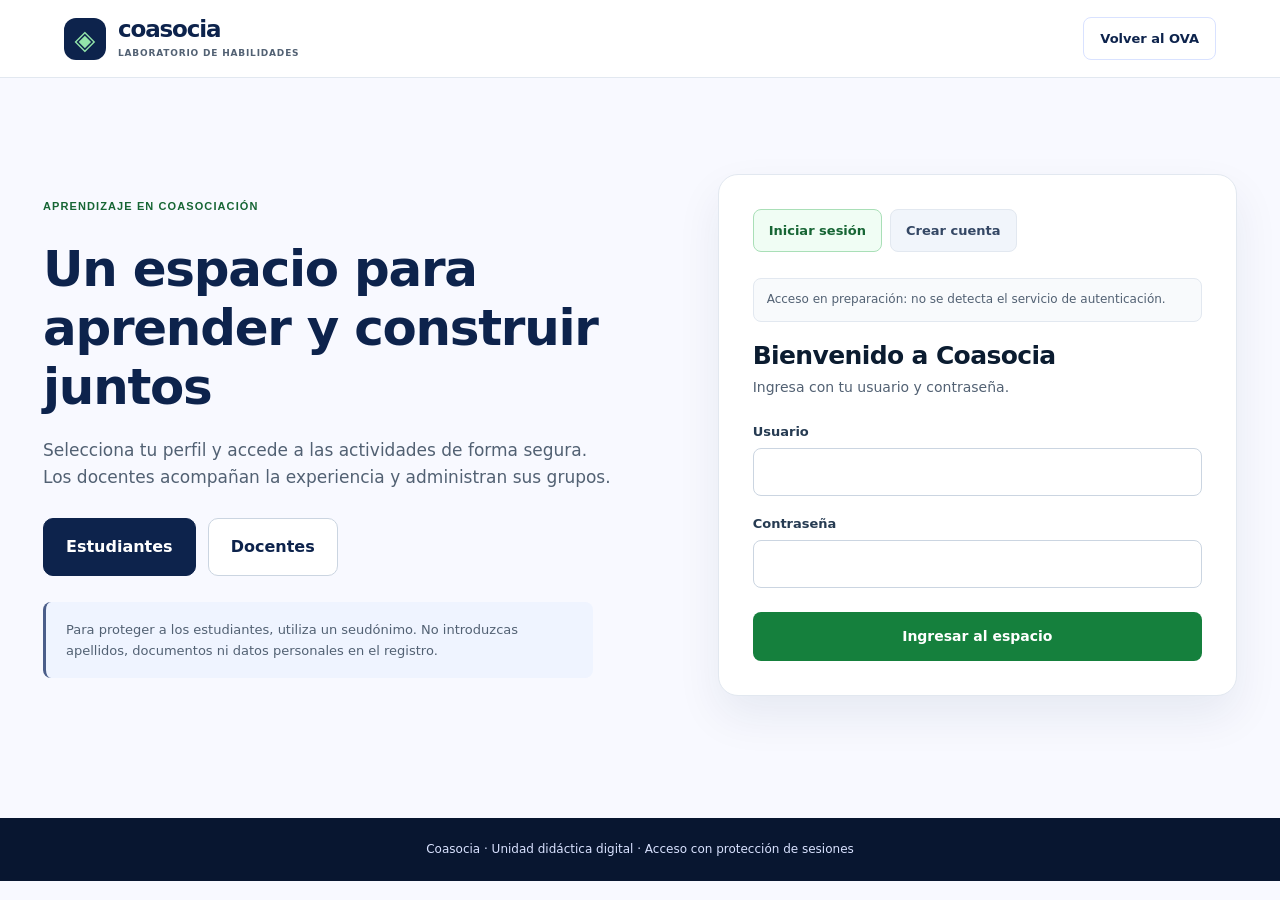
==== acceso.html @ 6a068c23 "Diseñar ingreso por perfiles, panel docente y ruleta; mover imagen del reto 02 al fondo" ====
<!doctype html>
<html lang="es"><head>
<meta charset="utf-8"><meta name="viewport" content="width=device-width,initial-scale=1">
<meta name="theme-color" content="#0d234c">
<meta name="description" content="Acceso seguro por roles a la unidad didáctica Coasocia.">
<title>Ingresar | Coasocia</title>
<link rel="stylesheet" href="/auth.css"><script src="/auth-ui.js" defer></script>
</head><body>
<a class="skip" href="#main">Saltar al contenido</a>
<header class="top"><a class="identity" href="/"><span class="logomark" aria-hidden="true">◈</span><span><strong>coasocia</strong><small>LABORATORIO DE HABILIDADES</small></span></a><a class="back" href="/">Volver al OVA</a></header>
<main id="main" class="auth-layout">
<section class="welcome"><span class="kicker">APRENDIZAJE EN COASOCIACIÓN</span><h1>Un espacio para aprender y construir juntos</h1><p>Selecciona tu perfil y accede a las actividades de forma segura. Los docentes acompañan la experiencia y administran sus grupos.</p>
<div class="role-picker" role="group" aria-label="Perfil de acceso"><button type="button" class="role-button selected" data-role="estudiante" aria-pressed="true">Estudiantes</button><button type="button" class="role-button" data-role="docente" aria-pressed="false">Docentes</button></div>
<div class="privacy">Para proteger a los estudiantes, utiliza un seudónimo. No introduzcas apellidos, documentos ni datos personales en el registro.</div>
</section>
<section class="auth-card">
<div class="tabs" role="group" aria-label="Modalidad de acceso"><button type="button" class="tab selected" data-mode="login">Iniciar sesión</button><button type="button" class="tab" data-mode="register">Crear cuenta</button><button type="button" class="tab" data-mode="setup" hidden>Primer docente</button></div>
<div class="status" id="service-status" role="status" aria-live="polite">Comprobando disponibilidad del acceso…</div>
<form id="form-login" autocomplete="on"><h2>Bienvenido a Coasocia</h2><p>Ingresa con tu usuario y contraseña.</p><label>Usuario<input name="username" autocomplete="username" minlength="4" maxlength="24" pattern="[A-Za-z0-9._-]+" required></label><label>Contraseña<input name="password" type="password" autocomplete="current-password" required></label><button class="action" type="submit">Ingresar al espacio</button></form>
<form id="form-register" hidden><h2>Cuenta de estudiante</h2><p>Necesitas el código de clase entregado por tu docente.</p><label>Seudónimo de usuario<input name="username" autocomplete="username" minlength="4" maxlength="24" pattern="[A-Za-z0-9._-]+" required></label><label>Contraseña (mínimo 10 caracteres)<input name="password" type="password" autocomplete="new-password" minlength="10" maxlength="128" required></label><label>Código de clase<input name="classCode" autocomplete="off" maxlength="25" required></label><button class="action" type="submit">Crear cuenta de estudiante</button></form>
<form id="form-setup" hidden><h2>Activar primer docente</h2><p>Solo se utiliza una vez. La clave de activación se define previamente en Cloudflare y nunca debe guardarse en GitHub.</p><label>Usuario docente<input name="username" autocomplete="username" minlength="4" maxlength="24" pattern="[A-Za-z0-9._-]+" required></label><label>Contraseña (mínimo 12 caracteres)<input name="password" type="password" autocomplete="new-password" minlength="12" maxlength="128" required></label><label>Clave de activación de Cloudflare<input name="setupKey" type="password" autocomplete="off" required></label><button class="action" type="submit">Activar administración</button></form>
<p id="form-message" class="message" role="status" aria-live="polite"></p>
</section>
</main><footer>Coasocia · Unidad didáctica digital · Acceso con protección de sesiones</footer>
</body></html>
---- auth.css ----
*{box-sizing:border-box}html{scroll-behavior:smooth}body{margin:0;font:16px/1.62 Inter,system-ui,-apple-system,"Segoe UI",sans-serif;color:#0b1c30;background:#f8f9ff}button,input{font:inherit}a{color:#0d234c}.skip{position:absolute;top:-100px;left:10px;background:white;padding:10px;z-index:100}.skip:focus{top:5px}button:focus-visible,a:focus-visible,input:focus-visible{outline:3px solid #15803d;outline-offset:3px}h1,h2,h3,.identity,.action{font-family:"Plus Jakarta Sans",Inter,system-ui,sans-serif}h1,h2{letter-spacing:-.025em;line-height:1.18}.top{min-height:78px;padding:15px max(5%,calc((100vw - 1250px)/2));display:flex;align-items:center;justify-content:space-between;gap:20px;background:rgba(255,255,255,.96);border-bottom:1px solid #e2e8f0}.identity{display:flex;align-items:center;text-decoration:none;gap:12px}.identity strong{display:block;color:#0d234c;font-size:23px;font-weight:800;line-height:1.1;letter-spacing:-.05em}.identity small{display:block;font-size:9px;letter-spacing:.09em;color:#526173;font-weight:700;margin-top:4px}.logomark{display:grid;place-items:center;width:42px;height:42px;border-radius:12px;background:#0d234c;color:#93e5aa;font-size:27px}.back,.link-button{background:white;text-decoration:none;border:1px solid #d9e2ff;border-radius:8px;padding:10px 16px;font-size:13px;font-weight:650;color:#0d234c;cursor:pointer}.header-actions{display:flex;gap:9px}.auth-layout{max-width:1250px;margin:0 auto;padding:74px 28px 100px;display:grid;grid-template-columns:1.08fr .92fr;gap:65px;align-items:center;min-height:calc(100vh - 160px)}.welcome{padding:30px 0}.kicker{font:700 11px "Plus Jakarta Sans",sans-serif;letter-spacing:.1em;color:#166534}.welcome h1{font-size:clamp(34px,3.9vw,55px);color:#0d234c;font-weight:800;max-width:600px;margin:22px 0 20px}.welcome>p{font-size:17px;color:#526173;max-width:570px}.role-picker{display:flex;gap:12px;margin:26px 0}.role-button{border:1px solid #cbd5e1;background:white;color:#0d234c;border-radius:10px;padding:15px 22px;font-weight:700;cursor:pointer}.role-button.selected{background:#0d234c;border-color:#0d234c;color:white}.privacy{font-size:13px;color:#526173;background:#eff4ff;padding:17px 20px;border-left:3px solid #4b5e8a;border-radius:8px;max-width:550px}.auth-card{padding:34px;background:white;border:1px solid #e2e8f0;border-radius:20px;box-shadow:0 20px 45px rgba(13,35,76,.075)}.tabs{display:flex;gap:8px;margin-bottom:26px;flex-wrap:wrap}.tab{background:#f1f5fb;color:#344764;border:1px solid #e2e8f0;cursor:pointer;padding:10px 15px;border-radius:8px;font-weight:650;font-size:13px}.tab.selected{background:#f0fdf4;color:#166534;border-color:#a9dfb7}.auth-card h2{font-size:25px;margin:0 0 6px}.auth-card p{color:#526173;margin:0 0 22px;font-size:14px}.auth-card form label,.create-class label{display:block;color:#263b52;font-size:13px;font-weight:700;margin:17px 0 0}.auth-card input,.create-class input{display:block;margin:6px 0 0;width:100%;min-height:48px;border:1px solid #cbd5e1;border-radius:8px;padding:12px 14px;background:white;color:#0d234c}.action{background:#15803d;color:#fff;border:0;border-radius:8px;padding:13px 20px;min-height:46px;font-size:14px;font-weight:700;cursor:pointer;text-align:center}.action:hover{background:#166534}.action:disabled{opacity:.65;cursor:wait}.auth-card form .action{margin-top:24px;width:100%}.auth-card form[hidden],.tab[hidden],section[hidden],main[hidden]{display:none!important}.status,.message{font-size:12px;border-radius:8px;margin-bottom:19px;color:#526173;background:#f8fafc;padding:11px 13px;border:1px solid #e2e8f0}.message:empty{display:none}.message{color:#7c2d12;background:#fffbeb}.dashboard{max-width:1160px;padding:45px 26px 80px;margin:auto;min-height:76vh}.dashboard-hero{padding:36px 40px;color:white;background:#0d234c;border-radius:18px;margin-bottom:28px}.dashboard-hero h1{font-size:36px;margin:12px 0 10px}.dashboard-hero p{margin:0;color:#d9e2ff}.dashboard section{background:white;border:1px solid #e2e8f0;border-radius:16px;margin:22px 0;padding:32px}.dashboard section h2{font-size:27px;margin:0 0 12px}.dashboard section p{color:#526173}.create-class{display:flex;align-items:end;gap:15px;flex-wrap:wrap}.create-class label{margin:0;flex:1;min-width:230px}.class-result{padding:10px 0;color:#166534}.class-result:empty{display:none}.class-result strong{font-size:21px;letter-spacing:.09em;background:#f0fdf4;padding:9px 14px;border-radius:8px;display:inline-block}.class-list{display:grid;gap:8px}.class-item{display:flex;justify-content:space-between;gap:20px;padding:15px;border:1px solid #e2e8f0;border-radius:9px}.action-link{display:inline-flex;text-decoration:none;align-items:center;justify-content:center}.roulette-section{background:linear-gradient(125deg,#eff4ff,#f4faf7)!important}.roulette-wrap{display:flex;gap:50px;align-items:center;flex-wrap:wrap;padding:20px 0}.wheel{height:260px;width:260px;flex:0 0 260px;position:relative;border:9px solid #fff;border-radius:50%;box-shadow:0 14px 36px rgba(13,35,76,.15);background:conic-gradient(#d9e2ff 0 25%,#bfebcf 25% 50%,#c9d6eb 50% 75%,#eaf4de 75% 100%);transition:transform 1.05s cubic-bezier(.2,.7,.15,1)}.wheel span{position:absolute;font-weight:800;font-size:10px;color:#0d234c}.wheel span:nth-child(1){top:25%;left:52%}.wheel span:nth-child(2){bottom:25%;right:8%}.wheel span:nth-child(3){bottom:27%;left:8%}.wheel span:nth-child(4){top:25%;left:8%}.roulette-actions{flex:1;min-width:200px}.mission{max-width:480px;line-height:1.7;margin-top:15px;padding:16px;border:1px solid #cbd5e1;border-radius:12px;background:white}footer{background:#081630;color:#d9e2ff;font-size:12px;text-align:center;padding:22px}button[hidden]{display:none}@media(max-width:850px){.auth-layout{grid-template-columns:1fr;gap:16px;padding-top:30px}.welcome{padding:10px 0}.top{padding:14px 20px}}@media(max-width:500px){.auth-layout{padding:16px 17px 60px}.welcome h1{font-size:33px}.role-picker{gap:7px}.role-button{padding:11px 13px}.auth-card{padding:23px}.dashboard{padding:20px 14px 50px}.dashboard-hero{padding:25px}.dashboard-hero h1{font-size:27px}.dashboard section{padding:21px}.wheel{width:220px;height:220px;flex-basis:220px}.top .back{display:none}}@media(prefers-reduced-motion:reduce){html{scroll-behavior:auto}.wheel{transition:none}}
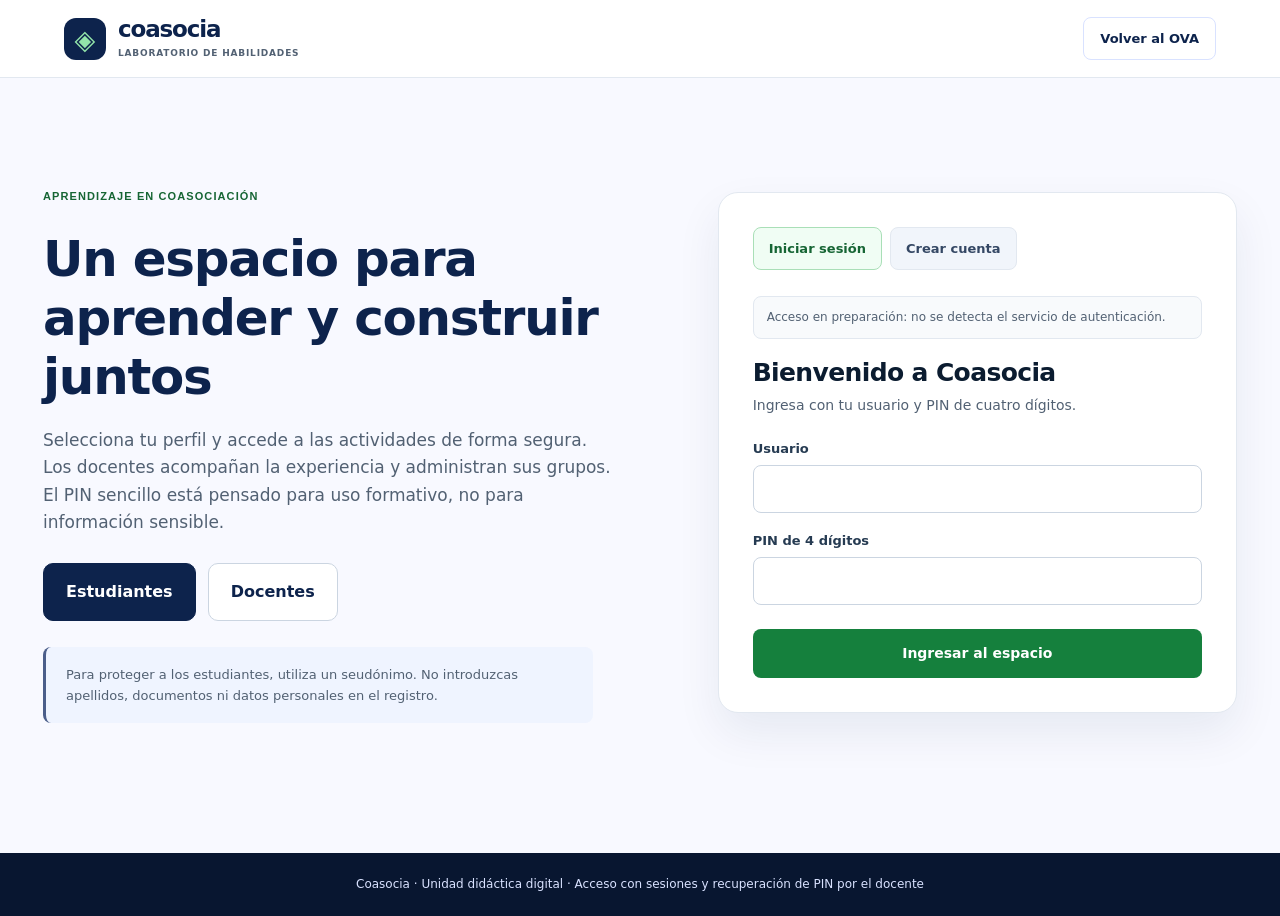
==== commit f168d9be: "Actualizar formularios a PIN de 4 dígitos y panel de recuperación y progreso" ====
--- a/acceso.html
+++ b/acceso.html
@@ -9,17 +9,17 @@
 <a class="skip" href="#main">Saltar al contenido</a>
 <header class="top"><a class="identity" href="/"><span class="logomark" aria-hidden="true">◈</span><span><strong>coasocia</strong><small>LABORATORIO DE HABILIDADES</small></span></a><a class="back" href="/">Volver al OVA</a></header>
 <main id="main" class="auth-layout">
-<section class="welcome"><span class="kicker">APRENDIZAJE EN COASOCIACIÓN</span><h1>Un espacio para aprender y construir juntos</h1><p>Selecciona tu perfil y accede a las actividades de forma segura. Los docentes acompañan la experiencia y administran sus grupos.</p>
+<section class="welcome"><span class="kicker">APRENDIZAJE EN COASOCIACIÓN</span><h1>Un espacio para aprender y construir juntos</h1><p>Selecciona tu perfil y accede a las actividades de forma segura. Los docentes acompañan la experiencia y administran sus grupos. El PIN sencillo está pensado para uso formativo, no para información sensible.</p>
 <div class="role-picker" role="group" aria-label="Perfil de acceso"><button type="button" class="role-button selected" data-role="estudiante" aria-pressed="true">Estudiantes</button><button type="button" class="role-button" data-role="docente" aria-pressed="false">Docentes</button></div>
 <div class="privacy">Para proteger a los estudiantes, utiliza un seudónimo. No introduzcas apellidos, documentos ni datos personales en el registro.</div>
 </section>
 <section class="auth-card">
 <div class="tabs" role="group" aria-label="Modalidad de acceso"><button type="button" class="tab selected" data-mode="login">Iniciar sesión</button><button type="button" class="tab" data-mode="register">Crear cuenta</button><button type="button" class="tab" data-mode="setup" hidden>Primer docente</button></div>
 <div class="status" id="service-status" role="status" aria-live="polite">Comprobando disponibilidad del acceso…</div>
-<form id="form-login" autocomplete="on"><h2>Bienvenido a Coasocia</h2><p>Ingresa con tu usuario y contraseña.</p><label>Usuario<input name="username" autocomplete="username" minlength="4" maxlength="24" pattern="[A-Za-z0-9._-]+" required></label><label>Contraseña<input name="password" type="password" autocomplete="current-password" required></label><button class="action" type="submit">Ingresar al espacio</button></form>
-<form id="form-register" hidden><h2>Cuenta de estudiante</h2><p>Necesitas el código de clase entregado por tu docente.</p><label>Seudónimo de usuario<input name="username" autocomplete="username" minlength="4" maxlength="24" pattern="[A-Za-z0-9._-]+" required></label><label>Contraseña (mínimo 10 caracteres)<input name="password" type="password" autocomplete="new-password" minlength="10" maxlength="128" required></label><label>Código de clase<input name="classCode" autocomplete="off" maxlength="25" required></label><button class="action" type="submit">Crear cuenta de estudiante</button></form>
-<form id="form-setup" hidden><h2>Activar primer docente</h2><p>Solo se utiliza una vez. La clave de activación se define previamente en Cloudflare y nunca debe guardarse en GitHub.</p><label>Usuario docente<input name="username" autocomplete="username" minlength="4" maxlength="24" pattern="[A-Za-z0-9._-]+" required></label><label>Contraseña (mínimo 12 caracteres)<input name="password" type="password" autocomplete="new-password" minlength="12" maxlength="128" required></label><label>Clave de activación de Cloudflare<input name="setupKey" type="password" autocomplete="off" required></label><button class="action" type="submit">Activar administración</button></form>
+<form id="form-login" autocomplete="on"><h2>Bienvenido a Coasocia</h2><p>Ingresa con tu usuario y PIN de cuatro dígitos.</p><label>Usuario<input name="username" autocomplete="username" minlength="4" maxlength="24" pattern="[A-Za-z0-9._-]+" required></label><label>PIN de 4 dígitos<input name="password" type="password" inputmode="numeric" pattern="[0-9]{4}" minlength="4" maxlength="4" autocomplete="current-password" required></label><button class="action" type="submit">Ingresar al espacio</button></form>
+<form id="form-register" hidden><h2>Cuenta de estudiante</h2><p>Necesitas el código de clase entregado por tu docente.</p><label>Seudónimo de usuario<input name="username" autocomplete="username" minlength="4" maxlength="24" pattern="[A-Za-z0-9._-]+" required></label><label>PIN de 4 dígitos<input name="password" type="password" inputmode="numeric" pattern="[0-9]{4}" autocomplete="new-password" minlength="4" maxlength="4" required></label><label>Código de clase<input name="classCode" autocomplete="off" maxlength="25" required></label><button class="action" type="submit">Crear cuenta de estudiante</button></form>
+<form id="form-setup" hidden><h2>Activar primer docente</h2><p>Solo se utiliza una vez. La clave de activación se define previamente en Cloudflare y nunca debe guardarse en GitHub.</p><label>Usuario docente<input name="username" autocomplete="username" minlength="4" maxlength="24" pattern="[A-Za-z0-9._-]+" required></label><label>PIN docente de 4 dígitos<input name="password" type="password" inputmode="numeric" pattern="[0-9]{4}" autocomplete="new-password" minlength="4" maxlength="4" required></label><label>Clave de activación de Cloudflare<input name="setupKey" type="password" autocomplete="off" required></label><button class="action" type="submit">Activar administración</button></form>
 <p id="form-message" class="message" role="status" aria-live="polite"></p>
 </section>
-</main><footer>Coasocia · Unidad didáctica digital · Acceso con protección de sesiones</footer>
+</main><footer>Coasocia · Unidad didáctica digital · Acceso con sesiones y recuperación de PIN por el docente</footer>
 </body></html>
--- a/auth.css
+++ b/auth.css
@@ -1 +1,17 @@
 *{box-sizing:border-box}html{scroll-behavior:smooth}body{margin:0;font:16px/1.62 Inter,system-ui,-apple-system,"Segoe UI",sans-serif;color:#0b1c30;background:#f8f9ff}button,input{font:inherit}a{color:#0d234c}.skip{position:absolute;top:-100px;left:10px;background:white;padding:10px;z-index:100}.skip:focus{top:5px}button:focus-visible,a:focus-visible,input:focus-visible{outline:3px solid #15803d;outline-offset:3px}h1,h2,h3,.identity,.action{font-family:"Plus Jakarta Sans",Inter,system-ui,sans-serif}h1,h2{letter-spacing:-.025em;line-height:1.18}.top{min-height:78px;padding:15px max(5%,calc((100vw - 1250px)/2));display:flex;align-items:center;justify-content:space-between;gap:20px;background:rgba(255,255,255,.96);border-bottom:1px solid #e2e8f0}.identity{display:flex;align-items:center;text-decoration:none;gap:12px}.identity strong{display:block;color:#0d234c;font-size:23px;font-weight:800;line-height:1.1;letter-spacing:-.05em}.identity small{display:block;font-size:9px;letter-spacing:.09em;color:#526173;font-weight:700;margin-top:4px}.logomark{display:grid;place-items:center;width:42px;height:42px;border-radius:12px;background:#0d234c;color:#93e5aa;font-size:27px}.back,.link-button{background:white;text-decoration:none;border:1px solid #d9e2ff;border-radius:8px;padding:10px 16px;font-size:13px;font-weight:650;color:#0d234c;cursor:pointer}.header-actions{display:flex;gap:9px}.auth-layout{max-width:1250px;margin:0 auto;padding:74px 28px 100px;display:grid;grid-template-columns:1.08fr .92fr;gap:65px;align-items:center;min-height:calc(100vh - 160px)}.welcome{padding:30px 0}.kicker{font:700 11px "Plus Jakarta Sans",sans-serif;letter-spacing:.1em;color:#166534}.welcome h1{font-size:clamp(34px,3.9vw,55px);color:#0d234c;font-weight:800;max-width:600px;margin:22px 0 20px}.welcome>p{font-size:17px;color:#526173;max-width:570px}.role-picker{display:flex;gap:12px;margin:26px 0}.role-button{border:1px solid #cbd5e1;background:white;color:#0d234c;border-radius:10px;padding:15px 22px;font-weight:700;cursor:pointer}.role-button.selected{background:#0d234c;border-color:#0d234c;color:white}.privacy{font-size:13px;color:#526173;background:#eff4ff;padding:17px 20px;border-left:3px solid #4b5e8a;border-radius:8px;max-width:550px}.auth-card{padding:34px;background:white;border:1px solid #e2e8f0;border-radius:20px;box-shadow:0 20px 45px rgba(13,35,76,.075)}.tabs{display:flex;gap:8px;margin-bottom:26px;flex-wrap:wrap}.tab{background:#f1f5fb;color:#344764;border:1px solid #e2e8f0;cursor:pointer;padding:10px 15px;border-radius:8px;font-weight:650;font-size:13px}.tab.selected{background:#f0fdf4;color:#166534;border-color:#a9dfb7}.auth-card h2{font-size:25px;margin:0 0 6px}.auth-card p{color:#526173;margin:0 0 22px;font-size:14px}.auth-card form label,.create-class label{display:block;color:#263b52;font-size:13px;font-weight:700;margin:17px 0 0}.auth-card input,.create-class input{display:block;margin:6px 0 0;width:100%;min-height:48px;border:1px solid #cbd5e1;border-radius:8px;padding:12px 14px;background:white;color:#0d234c}.action{background:#15803d;color:#fff;border:0;border-radius:8px;padding:13px 20px;min-height:46px;font-size:14px;font-weight:700;cursor:pointer;text-align:center}.action:hover{background:#166534}.action:disabled{opacity:.65;cursor:wait}.auth-card form .action{margin-top:24px;width:100%}.auth-card form[hidden],.tab[hidden],section[hidden],main[hidden]{display:none!important}.status,.message{font-size:12px;border-radius:8px;margin-bottom:19px;color:#526173;background:#f8fafc;padding:11px 13px;border:1px solid #e2e8f0}.message:empty{display:none}.message{color:#7c2d12;background:#fffbeb}.dashboard{max-width:1160px;padding:45px 26px 80px;margin:auto;min-height:76vh}.dashboard-hero{padding:36px 40px;color:white;background:#0d234c;border-radius:18px;margin-bottom:28px}.dashboard-hero h1{font-size:36px;margin:12px 0 10px}.dashboard-hero p{margin:0;color:#d9e2ff}.dashboard section{background:white;border:1px solid #e2e8f0;border-radius:16px;margin:22px 0;padding:32px}.dashboard section h2{font-size:27px;margin:0 0 12px}.dashboard section p{color:#526173}.create-class{display:flex;align-items:end;gap:15px;flex-wrap:wrap}.create-class label{margin:0;flex:1;min-width:230px}.class-result{padding:10px 0;color:#166534}.class-result:empty{display:none}.class-result strong{font-size:21px;letter-spacing:.09em;background:#f0fdf4;padding:9px 14px;border-radius:8px;display:inline-block}.class-list{display:grid;gap:8px}.class-item{display:flex;justify-content:space-between;gap:20px;padding:15px;border:1px solid #e2e8f0;border-radius:9px}.action-link{display:inline-flex;text-decoration:none;align-items:center;justify-content:center}.roulette-section{background:linear-gradient(125deg,#eff4ff,#f4faf7)!important}.roulette-wrap{display:flex;gap:50px;align-items:center;flex-wrap:wrap;padding:20px 0}.wheel{height:260px;width:260px;flex:0 0 260px;position:relative;border:9px solid #fff;border-radius:50%;box-shadow:0 14px 36px rgba(13,35,76,.15);background:conic-gradient(#d9e2ff 0 25%,#bfebcf 25% 50%,#c9d6eb 50% 75%,#eaf4de 75% 100%);transition:transform 1.05s cubic-bezier(.2,.7,.15,1)}.wheel span{position:absolute;font-weight:800;font-size:10px;color:#0d234c}.wheel span:nth-child(1){top:25%;left:52%}.wheel span:nth-child(2){bottom:25%;right:8%}.wheel span:nth-child(3){bottom:27%;left:8%}.wheel span:nth-child(4){top:25%;left:8%}.roulette-actions{flex:1;min-width:200px}.mission{max-width:480px;line-height:1.7;margin-top:15px;padding:16px;border:1px solid #cbd5e1;border-radius:12px;background:white}footer{background:#081630;color:#d9e2ff;font-size:12px;text-align:center;padding:22px}button[hidden]{display:none}@media(max-width:850px){.auth-layout{grid-template-columns:1fr;gap:16px;padding-top:30px}.welcome{padding:10px 0}.top{padding:14px 20px}}@media(max-width:500px){.auth-layout{padding:16px 17px 60px}.welcome h1{font-size:33px}.role-picker{gap:7px}.role-button{padding:11px 13px}.auth-card{padding:23px}.dashboard{padding:20px 14px 50px}.dashboard-hero{padding:25px}.dashboard-hero h1{font-size:27px}.dashboard section{padding:21px}.wheel{width:220px;height:220px;flex-basis:220px}.top .back{display:none}}@media(prefers-reduced-motion:reduce){html{scroll-behavior:auto}.wheel{transition:none}}
+
+/* Gestión docente: controles con contraste, adaptables a móvil. */
+.students-header{display:flex;align-items:flex-start;justify-content:space-between;gap:15px;margin:34px 0 14px}
+.students-header h3{margin:0 0 6px}
+.students-header p{margin:0}
+.students-list{display:grid;gap:10px}
+.student-item{display:flex;align-items:center;justify-content:space-between;gap:15px;padding:14px 16px;border:1px solid #dbe4ef;border-radius:12px;background:#f8fafc}
+.student-info{display:flex;flex-direction:column;gap:3px;min-width:0}
+.student-info strong{font-weight:750;color:#0d234c;overflow-wrap:anywhere}
+.student-info span{font-size:12px;color:#526173}
+.student-actions{display:flex;flex-wrap:wrap;gap:6px}
+.student-actions .link-button{font-size:12px}
+.link-button.danger{color:#9f1239;border-color:#fecdd3}
+.management-message:not(:empty){padding:12px 14px;border:1px solid #bbd5e8;background:#eff4ff;border-radius:9px;margin:10px 0}
+.management-message strong{padding:3px 9px;border-radius:6px;letter-spacing:.12em;background:white;color:#0d234c}
+@media(max-width:700px){.student-item,.students-header{flex-direction:column;align-items:stretch}.student-actions{width:100%}}
